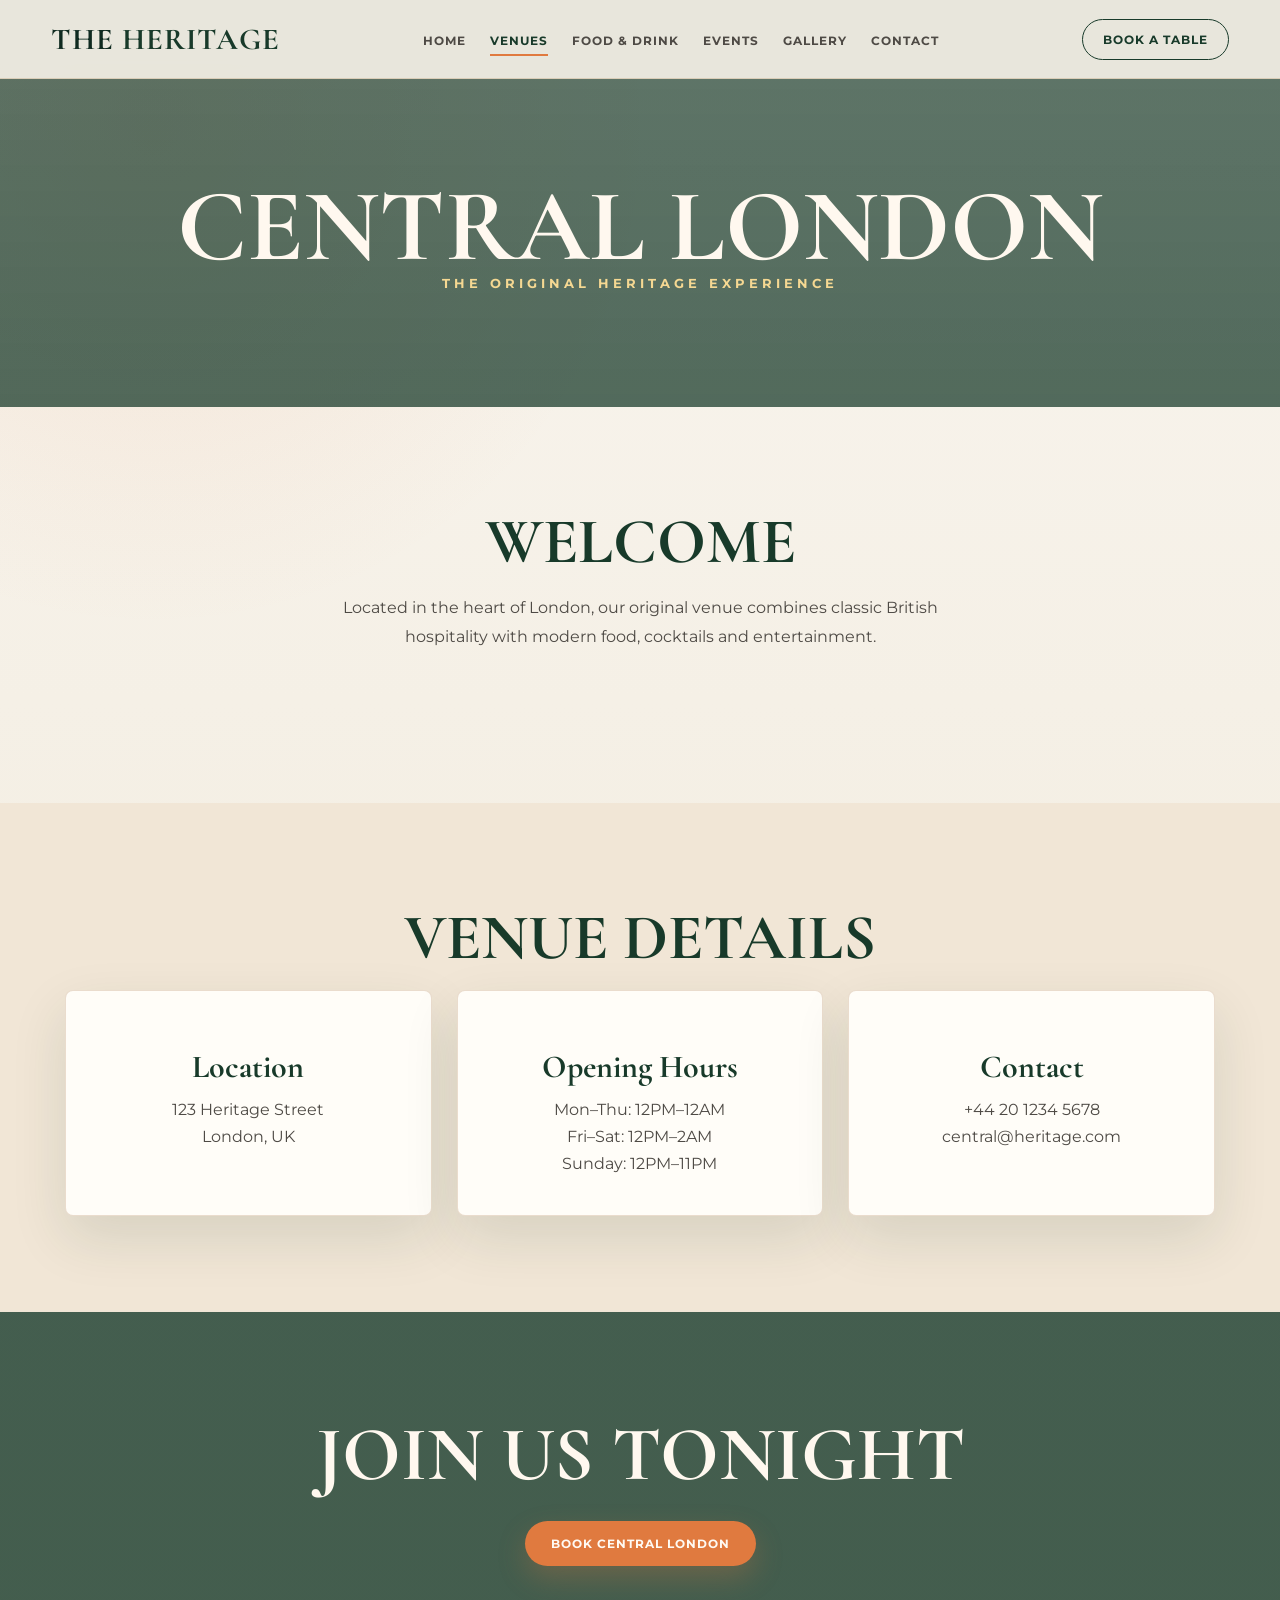
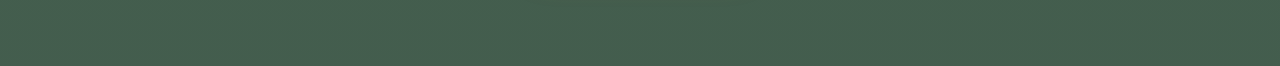
==== branch-1.html @ fc315d1c "Add files via upload" ====
<!DOCTYPE html>
<html lang="en">

<head>

    <meta charset="UTF-8">
    <meta name="viewport"
          content="width=device-width, initial-scale=1.0">

    <title>Central London | The Heritage</title>

    <link rel="stylesheet"
          href="style.css">

</head>

<body>

<nav class="navbar">

    <div class="nav-container">

        <a href="index.html" class="logo">
            THE <span>HERITAGE</span>
        </a>

        <ul class="nav-links">

            <li><a href="index.html">HOME</a></li>

            <li><a href="index.html#venues" class="active">VENUES</a></li>

            <li><a href="menu.html">FOOD &amp; DRINK</a></li>

            <li><a href="events.html">EVENTS</a></li>

            <li><a href="gallery.html">GALLERY</a></li>

            <li><a href="contact.html">CONTACT</a></li>

        </ul>

        <a href="contact.html" class="book-btn">
            BOOK A TABLE
        </a>

        <button class="menu-toggle" type="button">&#9776;</button>

    </div>

</nav>


<header class="page-header">

    <div class="container">

        <h1>
            CENTRAL LONDON
        </h1>

        <p>
            THE ORIGINAL HERITAGE EXPERIENCE
        </p>

    </div>

</header>


<section class="section">

    <div class="container">

        <h2 class="section-title">
            WELCOME
        </h2>

        <p class="section-subtitle">

            Located in the heart of London,
            our original venue combines classic
            British hospitality with modern
            food, cocktails and entertainment.

        </p>

    </div>

</section>


<section class="section events">

    <div class="container">

        <h2 class="section-title">
            VENUE DETAILS
        </h2>

        <div class="features-grid">

            <div class="feature">

                <h3>Location</h3>

                <p>
                    123 Heritage Street<br>
                    London, UK
                </p>

            </div>


            <div class="feature">

                <h3>Opening Hours</h3>

                <p>
                    Mon&ndash;Thu: 12PM&ndash;12AM<br>
                    Fri&ndash;Sat: 12PM&ndash;2AM<br>
                    Sunday: 12PM&ndash;11PM
                </p>

            </div>


            <div class="feature">

                <h3>Contact</h3>

                <p>
                    +44 20 1234 5678<br>
                    central@heritage.com
                </p>

            </div>

        </div>

    </div>

</section>


<section class="section cta">

    <div class="container">

        <h2>
            JOIN US TONIGHT
        </h2>

        <a href="contact.html"
           class="btn btn-primary">

            BOOK CENTRAL LONDON

        </a>

    </div>

</section>


<script src="js/script.js"></script>

</body>
</html>
---- style.css ----
@import url("https://fonts.googleapis.com/css2?family=Cormorant+Garamond:wght@500;600;700&family=Montserrat:wght@400;500;600;700&display=swap");

:root {
    --primary: #183A2A;
    --primary-deep: #0f2a20;
    --background: #F5F0E6;
    --surface: #fffdf8;
    --surface-warm: #efe5d3;
    --accent: #E07A3F;
    --sage: #59725f;
    --text: #1A1A1A;
    --muted: #4e4a45;
    --line: #d8cab3;
    --shadow: 0 22px 55px rgba(24, 58, 42, 0.12);
    --shadow-strong: 0 30px 85px rgba(15, 42, 32, 0.18);
}

* {
    margin: 0;
    padding: 0;
    box-sizing: border-box;
}

html {
    scroll-behavior: smooth;
}

body {
    font-family: "Montserrat", sans-serif;
    background:
        radial-gradient(circle at 12% 8%, rgba(224, 122, 63, 0.12), transparent 26%),
        linear-gradient(180deg, #f9f5ef 0%, var(--background) 42%, #f1eadc 100%);
    color: var(--text);
    overflow-x: hidden;
}

h1,
h2,
h3,
.logo {
    font-family: "Cormorant Garamond", serif;
}

a {
    text-decoration: none;
    color: inherit;
}

img {
    width: 100%;
    display: block;
}

.container {
    width: min(1150px, 90%);
    margin: auto;
}

.section {
    padding: 96px 0;
}

.section-title {
    font-size: clamp(2.4rem, 5vw, 4.8rem);
    text-align: center;
    color: var(--primary);
    margin-bottom: 14px;
}

.section-subtitle {
    text-align: center;
    max-width: 650px;
    margin: 0 auto 55px;
    line-height: 1.8;
    color: var(--muted);
}

.navbar {
    position: fixed;
    top: 0;
    width: 100%;
    z-index: 1000;
    background: rgba(245, 240, 230, 0.92);
    color: var(--primary-deep);
    border-bottom: 1px solid rgba(216, 202, 179, 0.9);
    backdrop-filter: blur(18px);
    transition: box-shadow 0.3s ease, background 0.3s ease, transform 0.3s ease;
}

.nav-container {
    width: min(1300px, 92%);
    height: 78px;
    margin: auto;
    display: flex;
    align-items: center;
    justify-content: space-between;
    gap: 22px;
}

.logo {
    font-size: 1.9rem;
    font-weight: 700;
    letter-spacing: 1px;
    white-space: nowrap;
    transition: transform 0.3s ease;
}

.logo:hover {
    transform: translateY(-2px);
}

.logo span {
    color: var(--primary);
}

.nav-links {
    display: flex;
    list-style: none;
    gap: 24px;
}

.nav-links a {
    position: relative;
    font-size: 0.78rem;
    font-weight: 700;
    letter-spacing: 1px;
    color: var(--muted);
    transition: color 0.25s ease;
}

.nav-links a::after {
    position: absolute;
    left: 0;
    bottom: -8px;
    width: 100%;
    height: 2px;
    content: "";
    background: var(--accent);
    transform: scaleX(0);
    transform-origin: left;
    transition: transform 0.25s ease;
}

.nav-links a:hover,
.nav-links a.active {
    color: var(--primary);
}

.nav-links a:hover::after,
.nav-links a.active::after {
    transform: scaleX(1);
}

.book-btn,
.btn {
    border-radius: 999px;
}

.book-btn {
    border: 1px solid var(--primary);
    padding: 12px 20px;
    color: var(--primary);
    font-size: 0.76rem;
    font-weight: 700;
    letter-spacing: 1px;
    transition: 0.25s ease;
    white-space: nowrap;
}

.book-btn:hover {
    background: var(--primary);
    color: var(--background);
    transform: translateY(-2px);
    box-shadow: 0 12px 26px rgba(111, 38, 55, 0.16);
}

.menu-toggle {
    display: none;
    width: 42px;
    height: 42px;
    background: transparent;
    border: 1px solid var(--line);
    border-radius: 50%;
    place-items: center;
    cursor: pointer;
    color: var(--primary);
    font-size: 1.25rem;
}

.hero {
    position: relative;
    min-height: 94vh;
    background: linear-gradient(rgba(24, 58, 42, 0.58), rgba(24, 58, 42, 0.72)), url("https://images.unsplash.com/photo-1514933651103-005eec06c04b?auto=format&fit=crop&w=1800&q=90") center/cover;
    display: flex;
    align-items: center;
    justify-content: center;
    color: #fff8ef;
    text-align: center;
    padding-top: 78px;
    overflow: hidden;
    isolation: isolate;
}

.hero::after {
    position: absolute;
    inset: auto 0 0;
    height: 34%;
    content: "";
    background: linear-gradient(180deg, transparent, rgba(35, 18, 16, 0.42));
    pointer-events: none;
    z-index: 1;
}

#heritage-scene {
    position: absolute;
    inset: 0;
    width: 100%;
    height: 100%;
    opacity: 0.9;
    pointer-events: none;
    z-index: 0;
}

.hero-content {
    position: relative;
    max-width: 900px;
    padding: 30px;
    z-index: 2;
    animation: heroRise 1s ease both;
}

.hero p:first-child,
.page-header p {
    color: #f5d892;
    letter-spacing: 4px;
    font-size: 0.82rem;
    font-weight: 700;
    margin-bottom: 20px;
}

.hero h1 {
    font-size: clamp(4rem, 9vw, 8.5rem);
    line-height: 0.88;
    margin-bottom: 30px;
    text-shadow: 0 8px 35px rgba(0, 0, 0, 0.28);
    animation: titleGlow 4s ease-in-out infinite;
}

.hero-description {
    max-width: 620px;
    margin: auto;
    line-height: 1.8;
    font-size: 1rem;
    color: #fff4e3;
}

.hero-buttons {
    margin-top: 35px;
    display: flex;
    justify-content: center;
    gap: 15px;
    flex-wrap: wrap;
}

.btn {
    position: relative;
    overflow: hidden;
    padding: 15px 26px;
    display: inline-block;
    font-size: 0.78rem;
    font-weight: 700;
    letter-spacing: 1px;
    transition: 0.25s ease;
    border: 0;
    cursor: pointer;
}

.btn::before {
    position: absolute;
    top: 0;
    left: -80%;
    width: 55%;
    height: 100%;
    content: "";
    background: linear-gradient(90deg, transparent, rgba(255, 255, 255, 0.38), transparent);
    transform: skewX(-20deg);
    transition: left 0.55s ease;
}

.btn:hover::before {
    left: 125%;
}

.btn-primary {
    background: var(--accent);
    color: #fffaf3;
    box-shadow: 0 12px 28px rgba(224, 122, 63, 0.25);
}

.btn-primary:hover {
    transform: translateY(-3px);
    background: #d56d32;
}

.hero-highlights {
    display: flex;
    justify-content: center;
    gap: 12px;
    flex-wrap: wrap;
    margin-top: 28px;
}

.hero-highlights span {
    padding: 10px 14px;
    border: 1px solid rgba(255, 248, 239, 0.3);
    border-radius: 999px;
    background: rgba(255, 248, 239, 0.12);
    color: #fff8ef;
    font-size: 0.76rem;
    font-weight: 700;
    letter-spacing: 1px;
    backdrop-filter: blur(12px);
}

.btn-outline {
    border: 1px solid rgba(255, 248, 239, 0.8);
    color: #fff8ef;
}

.btn-outline:hover {
    background: #fff8ef;
    color: var(--primary);
}

.intro {
    text-align: center;
}

.intro h2 {
    font-size: clamp(2.6rem, 5vw, 4rem);
    color: var(--primary);
    margin-bottom: 20px;
}

.intro p {
    max-width: 760px;
    margin: auto;
    line-height: 1.9;
    color: var(--muted);
}

.venues {
    background: var(--surface-warm);
}

.venue-grid {
    display: grid;
    grid-template-columns: repeat(2, 1fr);
    gap: 28px;
}

.venue-card {
    position: relative;
    min-height: 540px;
    overflow: hidden;
    cursor: pointer;
    border-radius: 8px;
    box-shadow: var(--shadow);
    transform-style: preserve-3d;
    transition: transform 0.35s ease, box-shadow 0.35s ease;
}

.venue-card:hover {
    transform: translateY(-8px) rotateX(1.5deg);
    box-shadow: var(--shadow-strong);
}

.venue-card img {
    height: 100%;
    object-fit: cover;
    transition: transform 0.7s ease;
}

.venue-card:hover img {
    transform: scale(1.06);
}

.venue-overlay {
    position: absolute;
    inset: 0;
    background: linear-gradient(180deg, rgba(30, 16, 13, 0.05), rgba(42, 22, 18, 0.82));
    display: flex;
    flex-direction: column;
    justify-content: flex-end;
    padding: 40px;
    color: #fff8ef;
}

.venue-overlay h3 {
    font-size: clamp(2.6rem, 5vw, 3.6rem);
}

.venue-overlay p {
    margin: 10px 0 20px;
}

.venue-link {
    color: #f5d892;
    font-weight: 700;
    letter-spacing: 1px;
    transition: padding-left 0.25s ease;
}

.venue-card:hover .venue-link {
    padding-left: 8px;
}

.features-grid,
.event-grid {
    display: grid;
    gap: 25px;
}

.features-grid {
    grid-template-columns: repeat(3, 1fr);
}

.feature,
.event-card,
.contact-form {
    background: var(--surface);
    border: 1px solid rgba(229, 213, 196, 0.8);
    border-radius: 8px;
    box-shadow: var(--shadow);
}

.feature {
    padding: 38px 28px;
    text-align: center;
    transition: transform 0.25s ease, box-shadow 0.25s ease, border-color 0.25s ease;
}

.feature:hover,
.event-card:hover {
    transform: translateY(-6px);
    box-shadow: var(--shadow-strong);
}

.feature-icon {
    width: 64px;
    height: 52px;
    display: grid;
    place-items: center;
    margin: 0 auto;
    border-radius: 50%;
    background: #f4e1c5;
    color: var(--primary);
    font-size: 0.78rem;
    font-weight: 700;
    letter-spacing: 0.5px;
    text-transform: uppercase;
    box-shadow: inset 0 0 0 1px rgba(123, 45, 61, 0.08);
    transition: transform 0.35s ease, background 0.35s ease;
}

.feature:hover .feature-icon {
    transform: rotateY(180deg);
    background: #f6dcae;
}

.feature h3 {
    color: var(--primary);
    font-size: 2rem;
    margin: 18px 0 10px;
}

.feature p {
    color: var(--muted);
    line-height: 1.7;
}

.events {
    background: #f1e6d6;
}

.event-grid {
    grid-template-columns: repeat(3, 1fr);
}

.event-card {
    overflow: hidden;
    transition: transform 0.25s ease, box-shadow 0.25s ease;
}

.event-card img {
    height: 270px;
    object-fit: cover;
    transition: transform 0.55s ease, filter 0.55s ease;
}

.event-card:hover img {
    filter: saturate(1.12) contrast(1.03);
    transform: scale(1.06);
}

.event-info {
    padding: 25px;
}

.event-date {
    color: var(--sage);
    font-weight: 700;
    font-size: 0.78rem;
    letter-spacing: 1px;
}

.event-info h3 {
    color: var(--primary);
    font-size: 2rem;
    margin: 10px 0;
}

.event-info p:last-child {
    color: var(--muted);
    line-height: 1.7;
}

.cta {
    background: linear-gradient(rgba(24, 58, 42, 0.8), rgba(24, 58, 42, 0.8)), url("https://images.unsplash.com/photo-1514362545857-3bc16c4c7d1b?auto=format&fit=crop&w=1600&q=90") center/cover;
    color: #fff8ef;
    text-align: center;
}

.cta h2 {
    font-size: clamp(3rem, 6vw, 5.8rem);
    margin-bottom: 20px;
}

.cta p {
    margin-bottom: 30px;
}

.page-header {
    position: relative;
    padding: 178px 0 96px;
    background: linear-gradient(rgba(24, 58, 42, 0.68), rgba(24, 58, 42, 0.74)), url("https://images.unsplash.com/photo-1552566626-52f8b828add9?auto=format&fit=crop&w=1800&q=90") center/cover;
    color: #fff8ef;
    text-align: center;
}

.page-header h1,
.page-header p {
    position: relative;
    animation: heroRise 0.8s ease both;
}

.page-header h1 {
    font-size: clamp(3.8rem, 8vw, 7.5rem);
    line-height: 0.95;
}

.menu-category {
    margin-bottom: 70px;
}

.menu-category h2 {
    font-size: 3rem;
    color: var(--primary);
    border-bottom: 2px solid var(--accent);
    padding-bottom: 10px;
    margin-bottom: 30px;
}

.menu-items {
    display: grid;
    grid-template-columns: repeat(2, 1fr);
    gap: 25px;
}

.menu-item {
    display: flex;
    justify-content: space-between;
    gap: 20px;
    background: rgba(255, 255, 255, 0.72);
    border: 1px solid var(--line);
    border-radius: 8px;
    padding: 22px;
    transition: transform 0.25s ease, box-shadow 0.25s ease, border-color 0.25s ease;
}

.menu-item:hover {
    border-color: rgba(215, 161, 59, 0.55);
    box-shadow: 0 18px 42px rgba(67, 39, 32, 0.1);
    transform: translateY(-4px);
}

.menu-item h3 {
    font-size: 1.5rem;
    color: var(--primary);
}

.menu-item p {
    font-size: 0.88rem;
    margin-top: 6px;
    color: var(--muted);
    line-height: 1.6;
}

.price {
    color: var(--sage);
    font-weight: 700;
    white-space: nowrap;
}

.gallery-grid {
    columns: 3 300px;
    column-gap: 20px;
}

.gallery-grid img {
    margin-bottom: 20px;
    border-radius: 8px;
    box-shadow: var(--shadow);
    transition: transform 0.3s ease, box-shadow 0.3s ease, filter 0.3s ease;
}

.gallery-grid img:hover {
    filter: saturate(1.08);
    transform: scale(1.025) rotate(0.4deg);
    box-shadow: var(--shadow-strong);
}

.contact-grid {
    display: grid;
    grid-template-columns: 1fr 1fr;
    gap: 60px;
    align-items: start;
}

.contact-info h2,
.contact-form h2 {
    font-size: 3rem;
    color: var(--primary);
    margin-bottom: 25px;
}

.contact-info p {
    margin-bottom: 20px;
    line-height: 1.8;
    color: var(--muted);
}

.contact-info strong {
    color: var(--text);
}

.contact-form {
    padding: 38px;
}

.form-group {
    margin-bottom: 18px;
}

input,
select,
textarea {
    width: 100%;
    padding: 15px;
    border: 1px solid var(--line);
    border-radius: 6px;
    background: #fffaf3;
    color: var(--text);
    font-family: inherit;
    outline: none;
}

input:focus,
select:focus,
textarea:focus {
    border-color: var(--accent);
    box-shadow: 0 0 0 4px rgba(201, 154, 54, 0.14);
}

.reveal {
    opacity: 0;
    transform: translateY(34px);
    transition: opacity 0.7s ease, transform 0.7s ease;
}

.reveal.visible {
    opacity: 1;
    transform: translateY(0);
}

@keyframes heroRise {
    from {
        opacity: 0;
        transform: translateY(28px);
    }

    to {
        opacity: 1;
        transform: translateY(0);
    }
}

@keyframes titleGlow {
    0%,
    100% {
        text-shadow: 0 8px 35px rgba(0, 0, 0, 0.28);
    }

    50% {
        text-shadow: 0 12px 45px rgba(245, 216, 146, 0.32);
    }
}

textarea {
    min-height: 150px;
}

footer {
    background: var(--primary-deep);
    color: #fff8ef;
    padding: 70px 0 25px;
}

.footer-grid {
    display: grid;
    grid-template-columns: 2fr 1fr 1fr;
    gap: 50px;
}

footer h3 {
    color: #f2cd7a;
    font-size: 1.8rem;
    margin-bottom: 20px;
}

footer p,
footer a {
    color: #f3e6d6;
    line-height: 1.7;
}

footer ul {
    list-style: none;
}

footer li {
    margin-bottom: 10px;
}

footer a:hover {
    color: #f2cd7a;
}

.copyright {
    border-top: 1px solid rgba(255, 248, 239, 0.16);
    margin-top: 40px;
    padding-top: 25px;
    text-align: center;
    font-size: 0.8rem;
    color: #e8d8c5;
}

@media (max-width: 980px) {
    .nav-links {
        position: fixed;
        top: 78px;
        left: -100%;
        width: 100%;
        height: calc(100vh - 78px);
        background: rgba(255, 250, 243, 0.98);
        flex-direction: column;
        justify-content: center;
        align-items: center;
        transition: left 0.35s ease;
    }

    .nav-links.active {
        left: 0;
    }

    .menu-toggle {
        display: grid;
    }

    .nav-container .book-btn {
        display: none;
    }

    .venue-grid,
    .features-grid,
    .event-grid,
    .contact-grid,
    .footer-grid {
        grid-template-columns: 1fr;
    }

    .menu-items {
        grid-template-columns: 1fr;
    }

    .venue-card {
        min-height: 440px;
    }
}

@media (max-width: 600px) {
    .section {
        padding: 68px 0;
    }

    .hero {
        min-height: 88vh;
    }

    #heritage-scene {
        opacity: 0.55;
    }

    .hero-content {
        padding: 22px;
    }

    .hero h1 {
        font-size: 4rem;
    }

    .hero-buttons {
        flex-direction: column;
        align-items: stretch;
    }

    .hero-highlights {
        gap: 8px;
    }

    .hero-highlights span {
        font-size: 0.68rem;
        padding: 9px 10px;
    }

    .btn {
        width: 100%;
        text-align: center;
    }

    .venue-overlay {
        padding: 25px;
    }

    .contact-form {
        padding: 25px;
    }
}
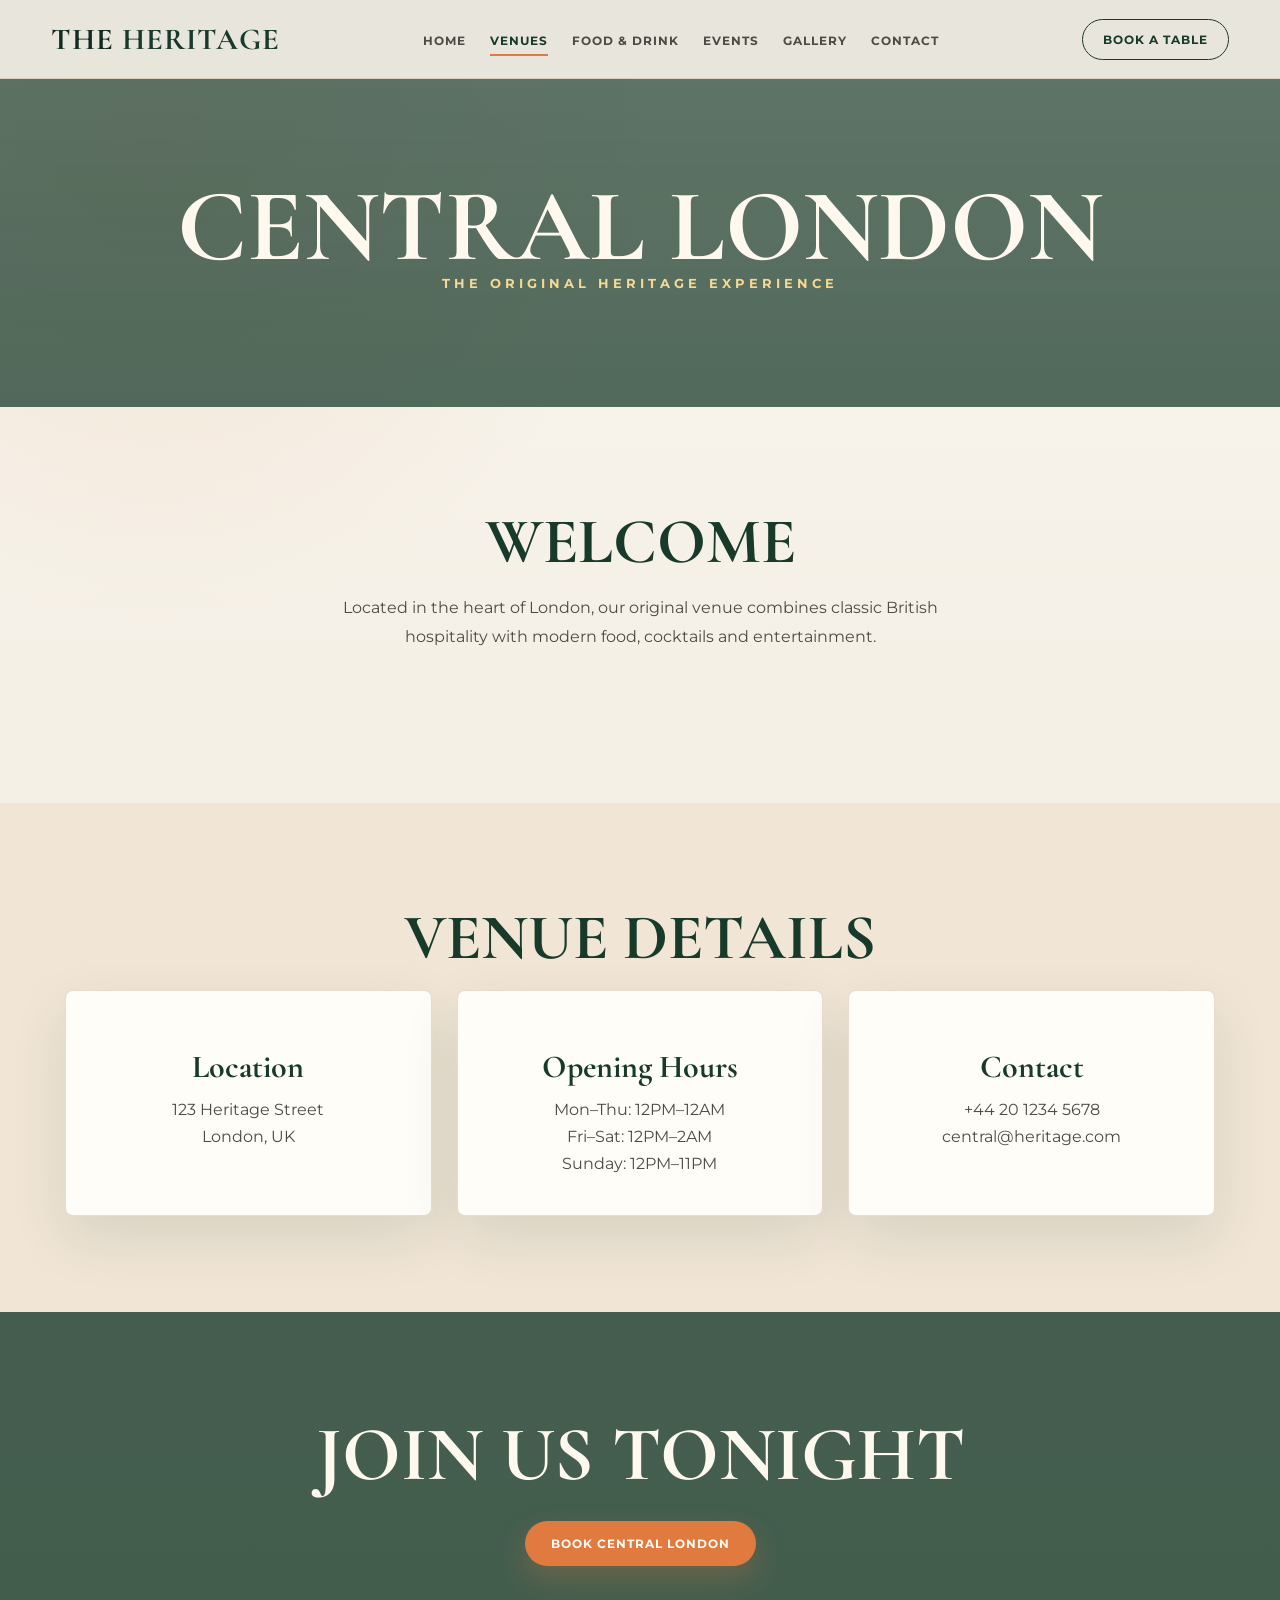
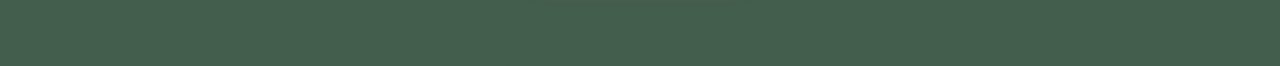
==== commit 2674e75d: "all changes" ====
--- a/branch-1.html
+++ b/branch-1.html
@@ -163,7 +163,7 @@
 </section>
 
 
-<script src="js/script.js"></script>
+<script src="script.js"></script>
 
 </body>
 </html>
--- a/style.css
+++ b/style.css
@@ -630,56 +630,159 @@
     box-shadow: var(--shadow-strong);
 }
 
+.booking-shell {
+    display: grid;
+    grid-template-columns: 0.9fr 1.1fr;
+    gap: 30px;
+    align-items: stretch;
+    padding: 0;
+}
+
 .contact-grid {
+    display: block;
+}
+
+.booking-info,
+.contact-form {
+    border-radius: 22px;
+    box-shadow: var(--shadow);
+}
+
+.booking-info {
+    background: linear-gradient(135deg, var(--primary) 0%, #163d5c 100%);
+    color: #fffaf5;
+    padding: 36px 30px;
+    border: 1px solid rgba(255, 255, 255, 0.08);
+}
+
+.booking-badge {
+    display: inline-block;
+    padding: 8px 14px;
+    border-radius: 999px;
+    background: rgba(255, 255, 255, 0.08);
+    color: #fbd8b2;
+    font-size: 0.72rem;
+    font-weight: 700;
+    letter-spacing: 1.5px;
+    text-transform: uppercase;
+    margin-bottom: 18px;
+}
+
+.booking-info h2,
+.contact-form h2 {
+    font-size: clamp(2.2rem, 4vw, 3.2rem);
+    color: inherit;
+    margin-bottom: 16px;
+    line-height: 1.05;
+}
+
+.booking-info p {
+    color: rgba(255, 255, 255, 0.78);
+    line-height: 1.8;
+    margin-bottom: 28px;
+}
+
+.booking-details {
     display: grid;
-    grid-template-columns: 1fr 1fr;
-    gap: 60px;
-    align-items: start;
-}
-
-.contact-info h2,
-.contact-form h2 {
-    font-size: 3rem;
-    color: var(--primary);
-    margin-bottom: 25px;
-}
-
-.contact-info p {
-    margin-bottom: 20px;
-    line-height: 1.8;
-    color: var(--muted);
-}
-
-.contact-info strong {
-    color: var(--text);
+    gap: 14px;
+}
+
+.booking-details div {
+    display: flex;
+    flex-direction: column;
+    gap: 4px;
+    padding-bottom: 12px;
+    border-bottom: 1px solid rgba(255, 255, 255, 0.12);
+}
+
+.booking-details strong {
+    font-size: 0.82rem;
+    letter-spacing: 1.2px;
+    color: #f5d89d;
+    text-transform: uppercase;
+}
+
+.booking-details span {
+    font-size: 0.98rem;
+    color: rgba(255, 255, 255, 0.9);
 }
 
 .contact-form {
-    padding: 38px;
+    padding: 34px 30px;
+    background: var(--surface);
+    border: 1px solid rgba(16, 42, 67, 0.08);
+}
+
+.booking-form-card {
+    display: flex;
+    flex-direction: column;
+    justify-content: center;
+}
+
+.form-row {
+    display: grid;
+    grid-template-columns: repeat(2, minmax(0, 1fr));
+    gap: 18px;
+    margin-bottom: 18px;
 }
 
 .form-group {
-    margin-bottom: 18px;
+    margin-bottom: 0;
+}
+
+.form-group label {
+    display: block;
+    margin-bottom: 8px;
+    font-size: 0.74rem;
+    font-weight: 700;
+    letter-spacing: 1.2px;
+    color: var(--primary);
+    text-transform: uppercase;
 }
 
 input,
 select,
 textarea {
     width: 100%;
-    padding: 15px;
+    padding: 15px 16px;
     border: 1px solid var(--line);
-    border-radius: 6px;
-    background: #fffaf3;
+    border-radius: 12px;
+    background: #fffaf4;
     color: var(--text);
     font-family: inherit;
     outline: none;
+    transition: border-color 0.2s ease, box-shadow 0.2s ease, transform 0.2s ease;
+}
+
+input:hover,
+select:hover,
+textarea:hover {
+    border-color: rgba(16, 42, 67, 0.35);
 }
 
 input:focus,
 select:focus,
 textarea:focus {
     border-color: var(--accent);
-    box-shadow: 0 0 0 4px rgba(201, 154, 54, 0.14);
+    box-shadow: 0 0 0 4px rgba(255, 107, 53, 0.12);
+}
+
+.booking-form .btn {
+    width: 100%;
+    margin-top: 10px;
+    padding: 16px 22px;
+    font-size: 0.8rem;
+    letter-spacing: 1.5px;
+}
+
+@media (max-width: 860px) {
+    .booking-shell {
+        grid-template-columns: 1fr;
+    }
+
+    .form-row {
+        grid-template-columns: 1fr;
+    }
 }
 
 .reveal {
